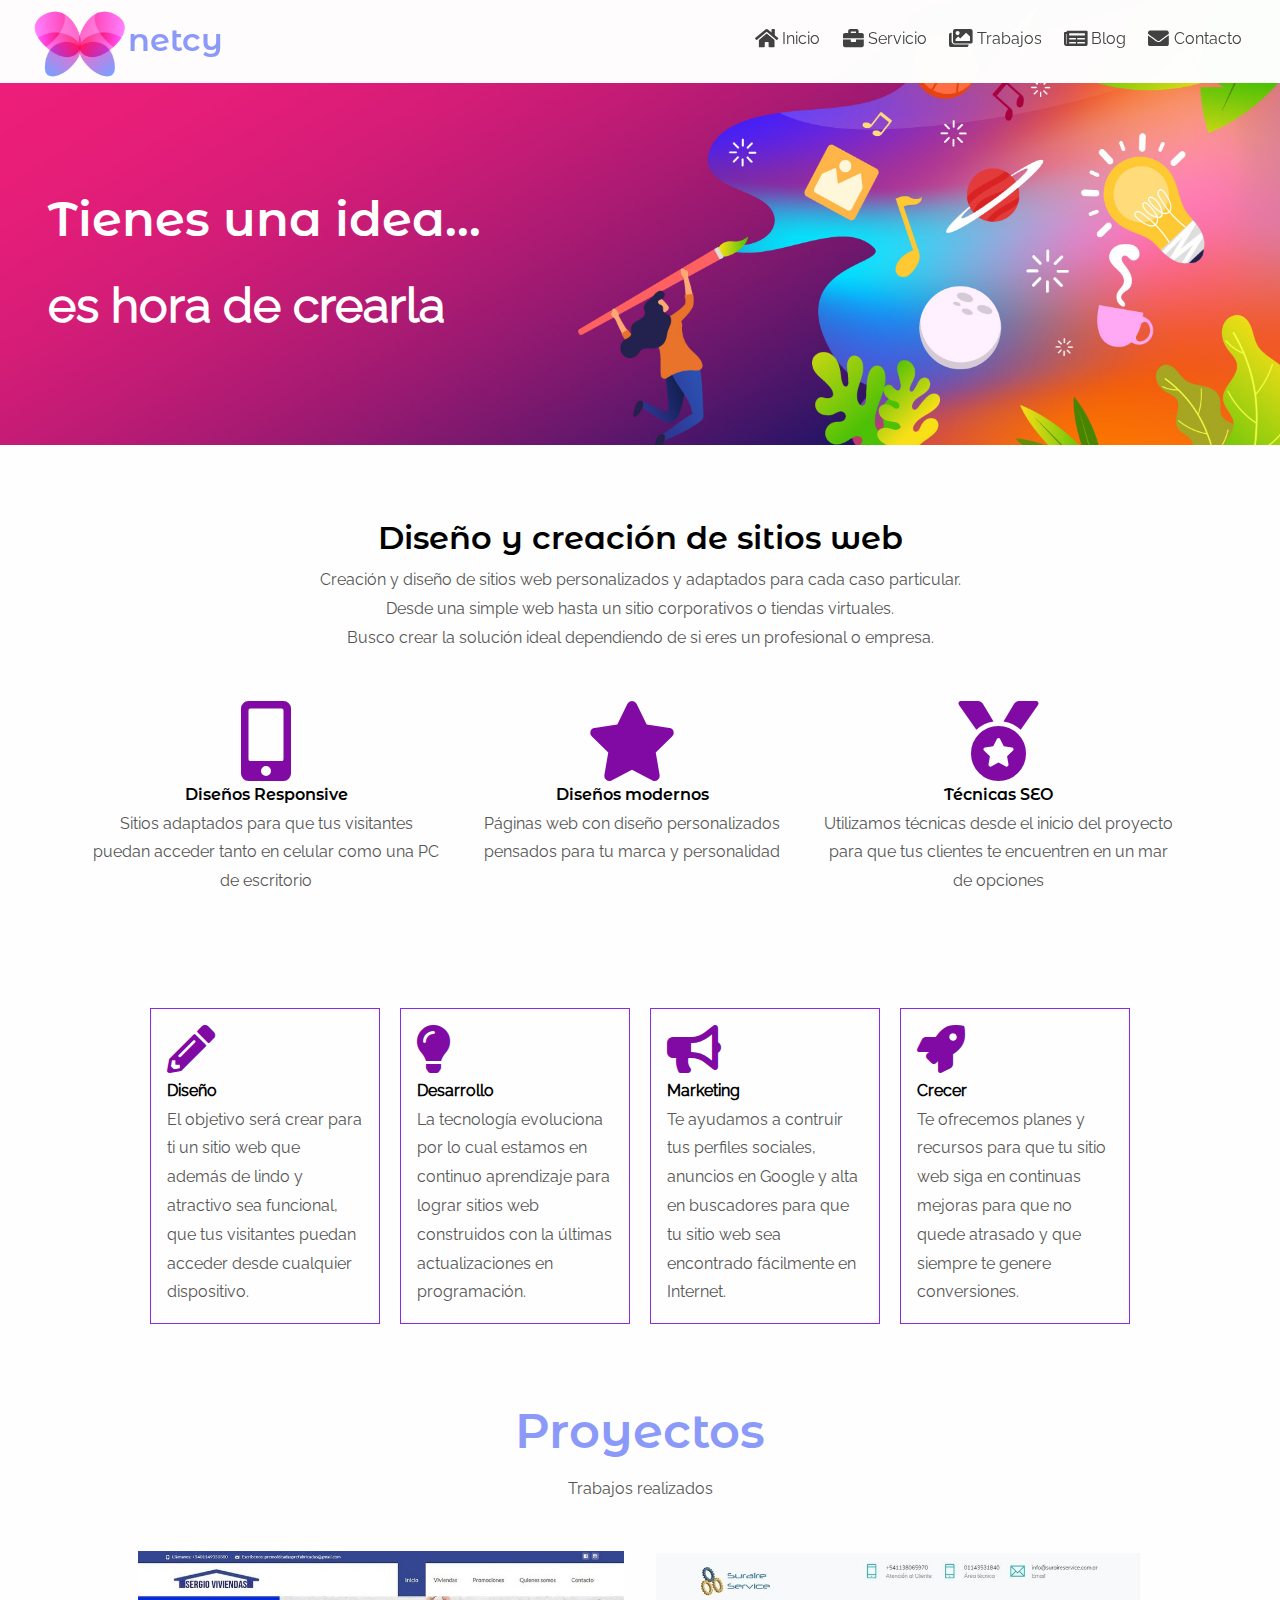
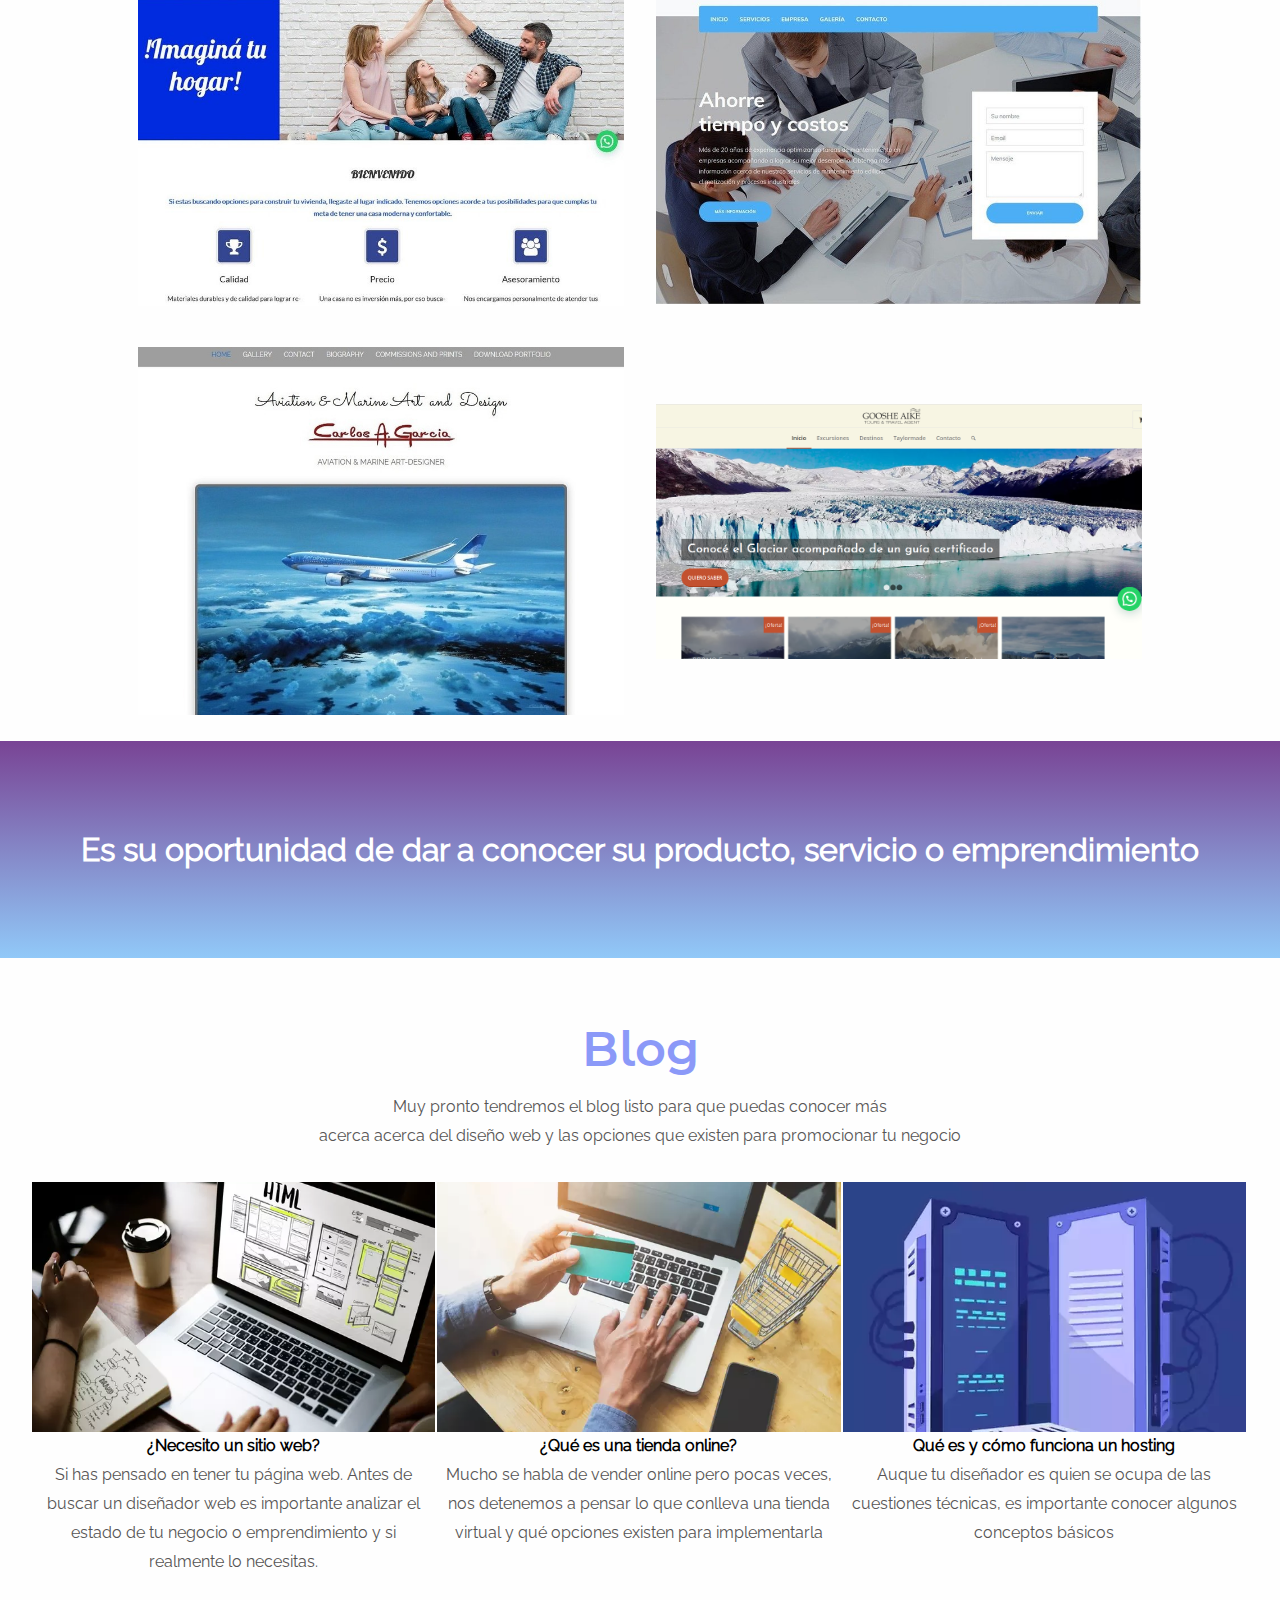
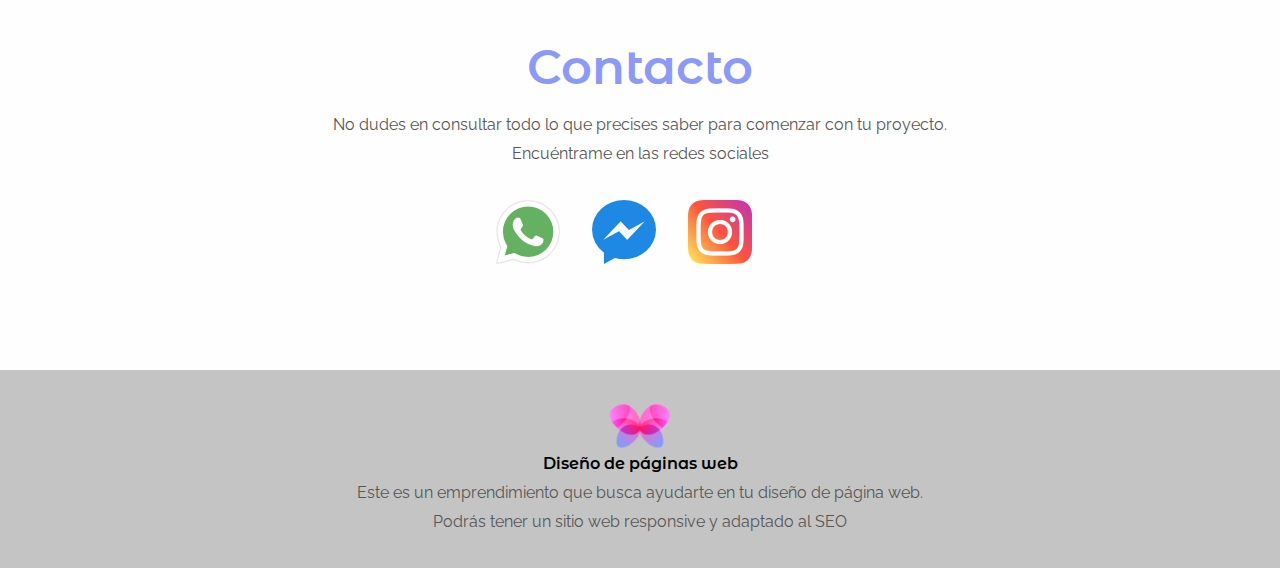
==== index.html @ 2cdd2c73 "Primer commit" ====
<!DOCTYPE html>
<html lang="es">
<head>
    <meta charset="UTF-8">
    <meta http-equiv="X-UA-Compatible" content="IE=edge">
    <meta name="viewport" content="width=device-width, initial-scale=1.0 maximum-scale=1.0, user-scalable=no">
    <title>Netcy | Diseño y progrmación web</title>
    <meta name="description" content="Crearemos el sitio web que buscás para tu emprendimiento. 
    Nos enfocamos en un diseño moderno y atractivo para crear tu página web. Planes mensuales accesibles ">
    <meta name="keywords" content="crear sitio web, hacer pagina web, como crear una pagina web, diseño de paginas web, diseño de sitios web ">
    <link rel="stylesheet" type="text/css"   href="./estilos/stylo.css">
    <link rel="stylesheet" type="text/css"   href="./estilos/fontawesome.min.css">
    <link rel="stylesheet" type="text/css"   href="./estilos/solid.min.css">
    <link rel="stylesheet" href="https://unpkg.com/aos@next/dist/aos.css" />
    <!-- Global site tag (gtag.js) - Google Analytics -->
<script async src="https://www.googletagmanager.com/gtag/js?id=G-3QVBPZLP8L"></script>
<script>
  window.dataLayer = window.dataLayer || [];
  function gtag(){dataLayer.push(arguments);}
  gtag('js', new Date());

  gtag('config', 'G-3QVBPZLP8L');
</script>
</head>
<body id="top">
<header class="head">
    <nav id="navi" class="flex-lado">
        <div id="logo" class="flex-lado">
            <img src="./img/logo-netcy.png" alt="" class="logoimg">
            <p id="title">netcy</p>
        </div>
    <ul id="menu" class="flex-lado">
        <li><a href="#top"><i class="fas fa-home"></i> <span>Inicio</span></a></li>
        <li><a href="#about"><i class="fas fa-briefcase"></i> <span>Servicio</span></a></li>
        <li><a href="#trabajos"><i class="fas fa-images"></i> <span>Trabajos</span></span></a></li>
        <li><a href="#blog"><i class="fas fa-newspaper"></i> <span>Blog</span></a></li>
        <li><a href="#contact"><i class="fas fa-envelope"></i> <span>Contacto</span></a></li>
    </ul>
    </nav>
</header>
<section id="banner" class="flex-lado">
  <h3 class="title-banner">
      Tienes una idea...<br>
      <span>es hora de crearla</span>
  </h3>
</section>

<section id="about" class="flex-vertical container">
    <h1>Diseño y creación de sitios web</h1>
    <h2></h2>
    <p>Creación y diseño de sitios web personalizados y  adaptados para cada 
        caso particular.<br> Desde una simple web hasta un sitio corporativos o tiendas virtuales.<br> 
        Busco crear la solución ideal dependiendo de si eres un profesional  o empresa. </p>
    <div id="bloques" class="flex-lado">
        <div class="items">
            <i class="fas fa-mobile-alt" data-aos="zoom-in"></i>
            <h2>Diseños Responsive</h2>
            <p>Sitios adaptados para que tus visitantes
                puedan acceder tanto en celular como 
                una PC de escritorio</p>
        </div>
        <div class="items">
            <i class="fas fa-star" data-aos="zoom-in" data-aos-delay="300"></i>
            <h2>Diseños modernos</h2>
            <p>Páginas web con diseño personalizados pensados para tu marca y personalidad </p>
        </div>
        <div class="items">
            <i class="fas fa-medal" data-aos="zoom-in" data-aos-delay="600"></i>
            <h2>Técnicas SEO</h2>
            <p>Utilizamos técnicas desde el inicio del proyecto para que tus clientes 
                te encuentren en un mar de opciones</p>
        </div>
    </div>
</section>
    <section id="services-two" class="flex-lado">
        <div class="box" class="flex-vertical">
            <i class="fas fa-pencil-alt"></i>
            <h3>Diseño</h3>
            <p>El objetivo será crear para ti un sitio web que además de lindo y 
                atractivo sea funcional, que tus visitantes puedan acceder desde 
                cualquier dispositivo. </p> 
        </div>
        <div class="box" class="flex-vertical">
            <i class="fas fa-lightbulb"></i>
            <h3>Desarrollo</h3>
            <p>La tecnología evoluciona por lo cual estamos en continuo aprendizaje para 
                lograr sitios web construidos con la últimas actualizaciones en programación. </p> 
        </div>
        <div class="box" class="flex-vertical">
            <i class="fas fa-bullhorn"></i>
            <h3>Marketing</h3>
            <p>Te ayudamos a contruir tus perfiles sociales, anuncios en Google y alta en 
                buscadores para que tu sitio web sea encontrado fácilmente en Internet. </p> 
        </div>
        <div class="box" class="flex-vertical">
            <i class="fas fa-rocket"></i>
            <h3>Crecer</h3>
            <p>Te ofrecemos planes y recursos para que tu sitio web siga en continuas mejoras 
                para que no quede atrasado y que siempre te genere conversiones. </p> 
        </div>
    

   
</section>

<section class="titulos flex-vertical" id="trabajos">
    <h4>Proyectos</h4>
    <p>Trabajos realizados</p>
</section>

<section id="portfolio" class="container flex-lado">
        <div id="image">
            <img src="./img/web viviendas.jpg" alt="" class="open-modal" data-open="modal1"> 
        </div>
        <div id="image">
            <img src="./img/suraire.jpg" alt="" class="open-modal" data-open="modal2">
        </div>
        
        <div id="image">
            <img src="./img/webaviacion.jpg" alt="" class="open-modal" data-open="modal3">
        </div>
        <div id="image">
            <img src="./img/gooshe-aike.png" alt="" class="open-modal" data-open="modal4">
        </div>
       
</section>

<!-------Modals-------->
<div class="modal" id="modal1">
    <div class="modal-dialog">
      <header class="modal-header">
        Sergio Viviendas
        <button class="close-modal" aria-label="close modal" data-close>
          ✕  
        </button>
      </header>
      <section class="modal-content">
        <p>Sitio web diseñado para una empresa de construcción de viviendas premoldeadas.
            Realizado con Wordpress y theme modificado con CSS sin framworks adicionales de diseño.</p>
        <p>Esta conformado por 5 secciones. En una de esas secciones hay diferentes galerías según el tipo de vivienda.
        También se incluyen videos, información adicional y sección de contacto
        Botón de Whatsapp para que los visitantes puedan hacer consultas rápidas</p>
        <p><a href="https://sergioviviendas.com">Link al sitio web</a></p>
        <img src="./img/web viviendas.jpg">
      </section>
      
    </div>
  </div>

  <div class="modal" id="modal2">
    <div class="modal-dialog">
      <header class="modal-header">
        Suraire Service
        <button class="close-modal" aria-label="close modal" data-close>
          ✕  
        </button>
      </header>
      <section class="modal-content">
        <p>Sitio web de una sola página realizado con plantilla Bootstrap</p>
        <p>Formulario de contacto integrado en el banner y en la última sección. Descripción de servicios
            y galería de fotos con trabajos terminados.
        </p>
        <p><a href="https://suraireservice.com.ar">Link al sitio web</a></p>
        <p>Animaciones en scroll. Botón de Whatsapp</p>
        <img src="./img/suraire.jpg">
        
      </section>
      
    </div>
  </div>

  <div class="modal" id="modal3">
    <div class="modal-dialog">
      <header class="modal-header">
        Aviation Art
        <button class="close-modal" aria-label="close modal" data-close>
          ✕  
        </button>
      </header>
      <section class="modal-content">
        <p>El diseño fue provisto por el cliente se utilizó Wordpress con Divi se realizaron modificaciones
            en el CSS.</p>
        <p>El pintor deseaba tener sus obras clasificadas por temática para lo cual se creó una galeria
            en el orden especificado
        </p>
        <p>Incluye sección de presentación y formulario de contacto</p>
        <p><a href="https://aviationart.com.ar">Link al sitio web</a></p>
        <img src="./img/webaviacion.jpg">
        
      </section>
      
    </div>
  </div>

  <div class="modal" id="modal4">
    <div class="modal-dialog">
      <header class="modal-header">
       Gooshe Aike
        <button class="close-modal" aria-label="close modal" data-close>
          ✕  
        </button>
      </header>
      <section class="modal-content">
        <p>Tienda online en Wordpress creado para una empresa de tours y viajes.</p>
        <p>Se utiliza plugin Woocommerce con Paypal integrado y anteriormente integraba también Mercado
          pago
        </p>
        <p>Incluye sección de presentación y formulario de contacto</p>
        <p><a href="https://patagoniaglacierstours.com">Link al sitio web</a></p>
        <img src="./img/gooshe-aike.png">
       
      </section>
      
    </div>
  </div>

<section id="call-action" class="flex-vertical">
    <div>
    <h3>Es su oportunidad de dar a conocer su producto, servicio o emprendimiento</h3>
   
  </div>
</section>

<section class="titulos flex-vertical">
    <h4>Blog</h4>
    <p>Muy pronto tendremos el blog listo para que puedas conocer más <br>acerca acerca del 
      diseño web y las opciones que existen para promocionar tu negocio
    </p>
</section>

<section id="blog" class="container flex-lado">

     <div id="post" class="flex-vertical post">
         <img src="./img/blog/mi-pagina-web.webp">
         <h3>¿Necesito un sitio web?</h3>
         <p>Si has pensado en tener tu página web. Antes de buscar un diseñador web
           es importante analizar el estado de tu negocio o emprendimiento y si realmente lo necesitas.
         </p>
     </div>
     <div id="post" class="flex-vertical post">
        <img src="./img/blog/tienda-virtual.webp">
        <h3>¿Qué es una tienda online?</h3>
        <p>Mucho se habla de vender online pero pocas veces, nos detenemos a pensar lo que conlleva una 
          tienda virtual y qué opciones existen para implementarla</p>
    </div>
    <div id="post" class="flex-vertical post">
        <img src="./img/blog/hosting-que-es.webp">
        <h3>Qué es y cómo funciona un hosting</h3>
        <p>Auque tu diseñador es quien se ocupa de las cuestiones técnicas, es importante 
          conocer algunos conceptos básicos
        </p>
    </div>

</section>

<!--<section id="contact">
  <section class="titulos flex-vertical">
    <h4>Contacto</h4>
    <p>No dudes en consultar todo lo que precises saber para comenzar con tu proyecto.</p>
   <form action="#" class="container flex-vertical">
     <label for="nombre">Nombre</label>
     <input type="text" placeholder="Tu nombre" id="nombre" autocomplete="name">
     <label for="email">Email</label>
     <input type="email" placeholder="Tu email" id="email" autocomplete="email" required>
     <label for="mensaje">Mensaje</label>
     <input type="textarea" placeholder="Escribe tus dudas, preguntas" id="mensaje">
     <button class="submit" id="enviar">Enviar</button>   
    </form>
</section>

</section>-->

<section id="contact">
  <section class="titulos flex-vertical">
    <h4>Contacto</h4>
    <p>No dudes en consultar todo lo que precises saber para comenzar con tu proyecto.<br>
    Encuéntrame en las redes sociales</p>
    <section class="container flex-lado">
      <div class="socialbox">
        <a href="https://wa.me/+542323342031?" target="_blank"><img src="./img/whatsapp.png"></a>
      </div>
      <div class="socialbox">
        <a href=""><img src="./img/mensajero.png"></a>
      </div>
      <div class="socialbox">
        <a href=""><img src="./img/instagram.png"></a>
      </div>
    </section>

  </section>
  </section>
<footer class="flex-vertical">
    <img src="./img/logo-netcy.png" alt="">
    <h2>Diseño de páginas web</h2>
    <p>Este es un emprendimiento que busca ayudarte en tu diseño de página web.
      <br> Podrás tener un sitio web responsive y adaptado al SEO
    </p>
    
</footer>


<script src="https://unpkg.com/aos@next/dist/aos.js"></script>
 <script>
 AOS.init();
 </script>


<script src="./js/myscript.js"></script>
  
</body>
</html>
---- estilos/stylo.css ----
/*****************************************************
***********ESTILOS GENERALES**************************
******************************************************/

/***
Color principal: #ff58cc
Color secundario: #8b99f8
********/
*{
    margin: 0;
    max-width: 100%;
    font-size: 1em;
    line-height: 1.8;
    font-family: 'Raleway Regular';
}
body{
    background-color: rgb(254, 254, 254);
}
@font-face{
    font-family: 'Monserrat';
    src: url(./fuentes/MontserratAlternates-SemiBold.ttf);
}
@font-face{
    font-family: 'Raleway Regular';
    src: url(./fuentes/Raleway-Regular.ttf);
}
@font-face{
    font-family: 'Raleway light';
    src: url(./fuentes/Raleway-Light.ttf);
}


h1{
    font-family: 'Monserrat';
}

h2{
    font-family: 'Monserrat';
}

p{
    font-family: 'Raleway Regular';
    color: rgb(87, 85, 85);
}
img{
    max-width: 100%;
}

.flex-lado{
    display: flex;
    flex-direction: row;
    justify-content: center;
    align-items: center;
}
.flex-vertical{
    display: flex;
    flex-direction: column;
    justify-content: center;
    text-align: center;
}
.container{
    margin-left: 2em;
    margin-right: 2em;
    margin-top: 2em;
    flex-wrap: wrap;
    text-align: center;
}
.titulos h4{
    font-family: 'Monserrat';
    font-size: 3em;
    color:#8b99f8;
    margin-top: 1em;
}

header{
    height: 5.2em;
    z-index: 99;
    background-color: rgba(254, 254, 254, 0.993);
}
.head{
    position: fixed;
    width: 100%;
    transition: linear 1s;
}
/******Scroll****/

.headscroll{
    height: 4em;
    box-shadow: rgba(97, 97, 97, 0.397) 1px 2px 2px 2px;
    z-index: 99;
    background-color: rgba(254, 254, 254, 0.863);
}


/****************************************************************/
nav#navi {
     justify-content: space-between;
    
}
nav#navi ul#menu{
    list-style: none;
    padding-right: 1em;
}
nav#navi ul#menu li a{
    text-decoration: none;
    padding-right: 1.4em;
    color: rgb(65, 65, 65);
    align-items: center;
    display: flex;
}
nav#navi ul#menu li a i{
    font-size: 1.3em;
    padding-right: 0.2em;
}

@media (max-width: 600px) {
    nav#navi ul#menu li a span {
      display: none;
    }
  }
  
nav#navi #logo img{
    max-width: 6em;
    height: auto;
    padding-top: 0.5em;
    padding-left: 2em;
    transition: linear 2s;
}


div#logo p#title{
    font-family: 'Monserrat';
    font-size: 2em;
    color: #8b99f8;
}
section#banner {
    background-image: url(../img/banner2.jpg);
    padding-top: 8em;
    padding-bottom: 3em;
    background-position: center;
    background-size: cover;
    text-align: left;
    justify-content: left;
}
h3.title-banner {
    font-family: 'Monserrat';
    font-size: 3em;
    color: white;
    padding: 1em;
    
}
section#about {
    padding-top: 2em;
    padding-bottom: 2em;
}
section#about h1{
    font-size: 2em;
}
div#bloques{
    margin-top: 2em;
    flex-wrap: wrap;
    align-items: flex-start;
}
div#bloques .items{
    padding-top: 1em;
    padding-right: 1em;
    max-width: 350px;
    flex-shrink: 1;
    flex-grow: 0;
   
}
div#bloques .items p{
     text-align: center;
}
div#bloques .items i{
    font-size: 5em;
    color: #800aa3 ;
}
div#bloques .items i:hover{
    color: #8b99f8;
    
}
#services-two{
    margin-top: 5em;
    align-items: flex-start;
    flex-wrap: wrap;
    
   
}
#services-two .box{
    border: blueviolet solid 1px;
    text-align: left;
    padding: 1em;
    margin-right: 10px;
    margin-left: 10px;
    max-width: 230px;
    box-sizing: border-box;
    margin-bottom: 1em;
    flex-shrink: 0.5;
    flex-grow: 1;
}
#services-two .box i{
    font-size: 3em;
    color: #800aa3;
    
}
#services-two .box i:hover{
    animation-name: rotar;
    animation-duration: 2s;
    
}
section#portfolio{
    flex-wrap: wrap;
}
section#portfolio div#image{
    width: 40%;
    margin: 1em;
}
section#portfolio div#image img{
    height: auto;
    object-fit: cover;
}
section#call-action{
     background-image: url(../img/banner.jpg);
     background-size: cover;
     background-attachment: fixed;
     background-position: center;
     
}
section#call-action div{
    background-image: linear-gradient(#4c0571bf, #8bc6f8f2);
    padding: 5em;
    
}
section#call-action h3{
    font-size: 2em;
    color: white;
    
}
section#call-action p {
    color: white;
}
#contact {
    margin-bottom: 6em;
}
#contact form{
    text-align: left;
    margin-right: 20%;
    margin-left: 20%;
    padding-bottom: 2em;
}
#contact form input{
    border: solid gray 1px;
    border-radius: 10px;
    margin-bottom: 1em;
}
#contact form button{
    font-size: 2em;
    width: 40%;
    align-self: center;
    background-color:#6c0575;
    color: white;
    border: none;
}
#blog .post {
    width: 25%;
    text-align: center;
    box-sizing: border-box;
    padding-right: 2px;
    align-self: flex-start;
    flex-shrink: 0.5;
    flex-grow: 1;
}
#blog .post img{
    width: 100%;
    height: 250px;
    object-fit: cover;
    overflow: hidden;
    transition: 0.5s all ease-in-out;
}
#blog .post img:hover{
    transform: scale(0.8)
}
.socialbox img{
    max-width: 64px;
    margin-right: 2em;
    transition: all ease-in-out;
}
.socialbox img:hover{
    animation-name: uping;
    animation-duration: 2s;
}
footer{
    text-align: center;
    padding: 2em;
    background-color: rgb(196, 196, 196);
}
footer img{
    align-self: center;
    max-width: 4em;
}
/*******Modal*********/


.modal {
    position: fixed;
    top: 0;
    left: 0;
    right: 0;
    bottom: 0;
    display: flex;
    align-items: center;
    justify-content: center;
    padding: 1rem;
    background: rgba(0, 0, 0, 0.8);
    cursor: pointer;
    visibility: hidden;
    opacity: 0;
    transition: all 0.35s ease-in;
  }
  
  .modal.is-visible {
    visibility: visible;
    opacity: 1;
    transition-delay: 0.2s;
  }
  
  .modal-dialog {
    position: relative;
    max-width: 800px;
    max-height: 80vh;
    border-radius: 5px;
    background: #fff;
    overflow: auto;
    cursor: default;
   
  }
  
  .modal-dialog > * {
    padding: 1rem;
  }
  
  .modal-header,
  .modal-footer {
    background: #efefef;
  }
  
  .modal-header {
    display: flex;
    align-items: center;
    justify-content: space-between;
  }
  
  .modal-header .close-modal {
    font-size: 1.5rem;
  }
  
  .modal p + p {
    margin-top: 1rem;
  }
  
/******Animaciones*******/
@keyframes rotar {
    0%, 100% {
    transform: rotate(360deg);
    }
    75% {
    transform: rotate(-360deg);
    }
    
    }

@keyframes uping{
    0%{
        transform: translateY(0px);
    }
    50%{
        transform: translateY(-15px);
    }
    50%{
        transform: translateY(-30px);
    }
}
---- estilos/solid.min.css ----
/*!
 * Font Awesome Free 5.15.2 by @fontawesome - https://fontawesome.com
 * License - https://fontawesome.com/license/free (Icons: CC BY 4.0, Fonts: SIL OFL 1.1, Code: MIT License)
 */
@font-face{font-family:"Font Awesome 5 Free";font-style:normal;font-weight:900;font-display:block;src:url(../webfonts/fa-solid-900.eot);src:url(../webfonts/fa-solid-900.eot?#iefix) format("embedded-opentype"),url(../webfonts/fa-solid-900.woff2) format("woff2"),url(../webfonts/fa-solid-900.woff) format("woff"),url(../webfonts/fa-solid-900.ttf) format("truetype"),url(../webfonts/fa-solid-900.svg#fontawesome) format("svg")}.fa,.fas{font-family:"Font Awesome 5 Free";font-weight:900}
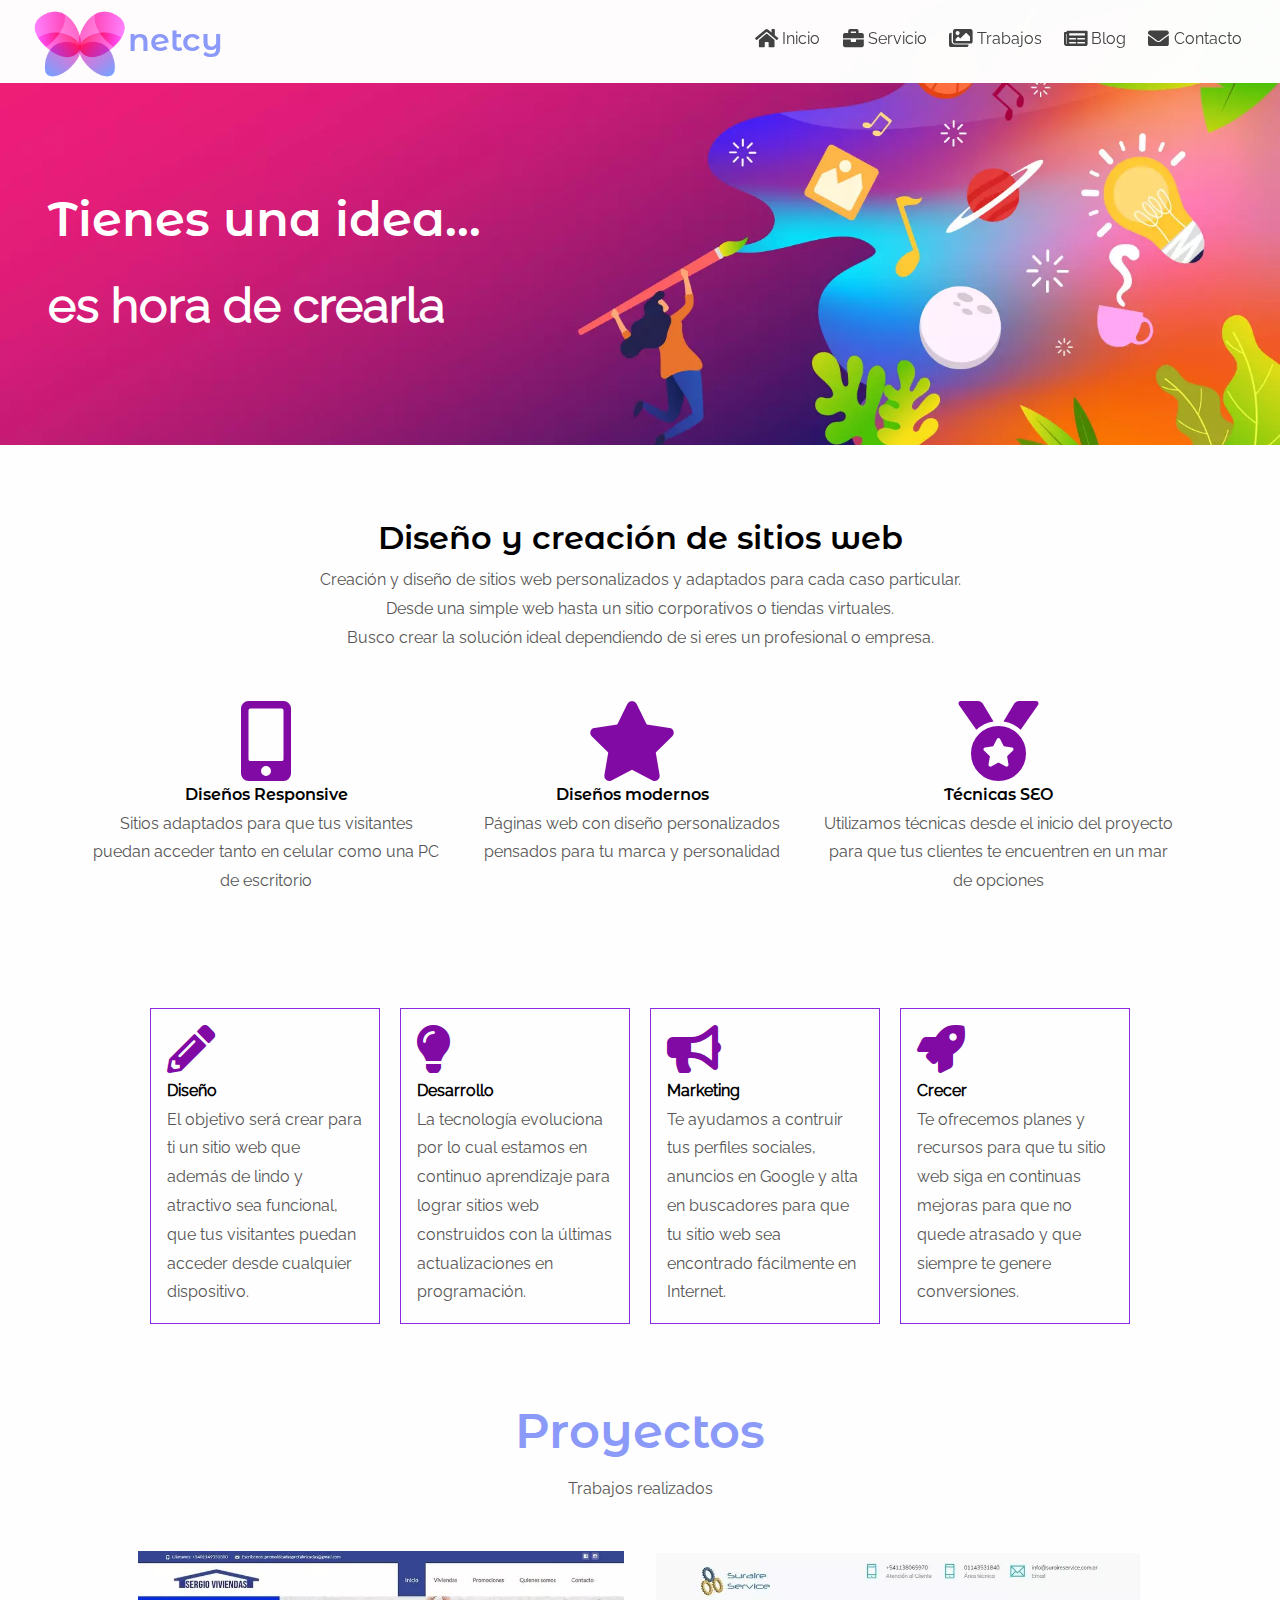
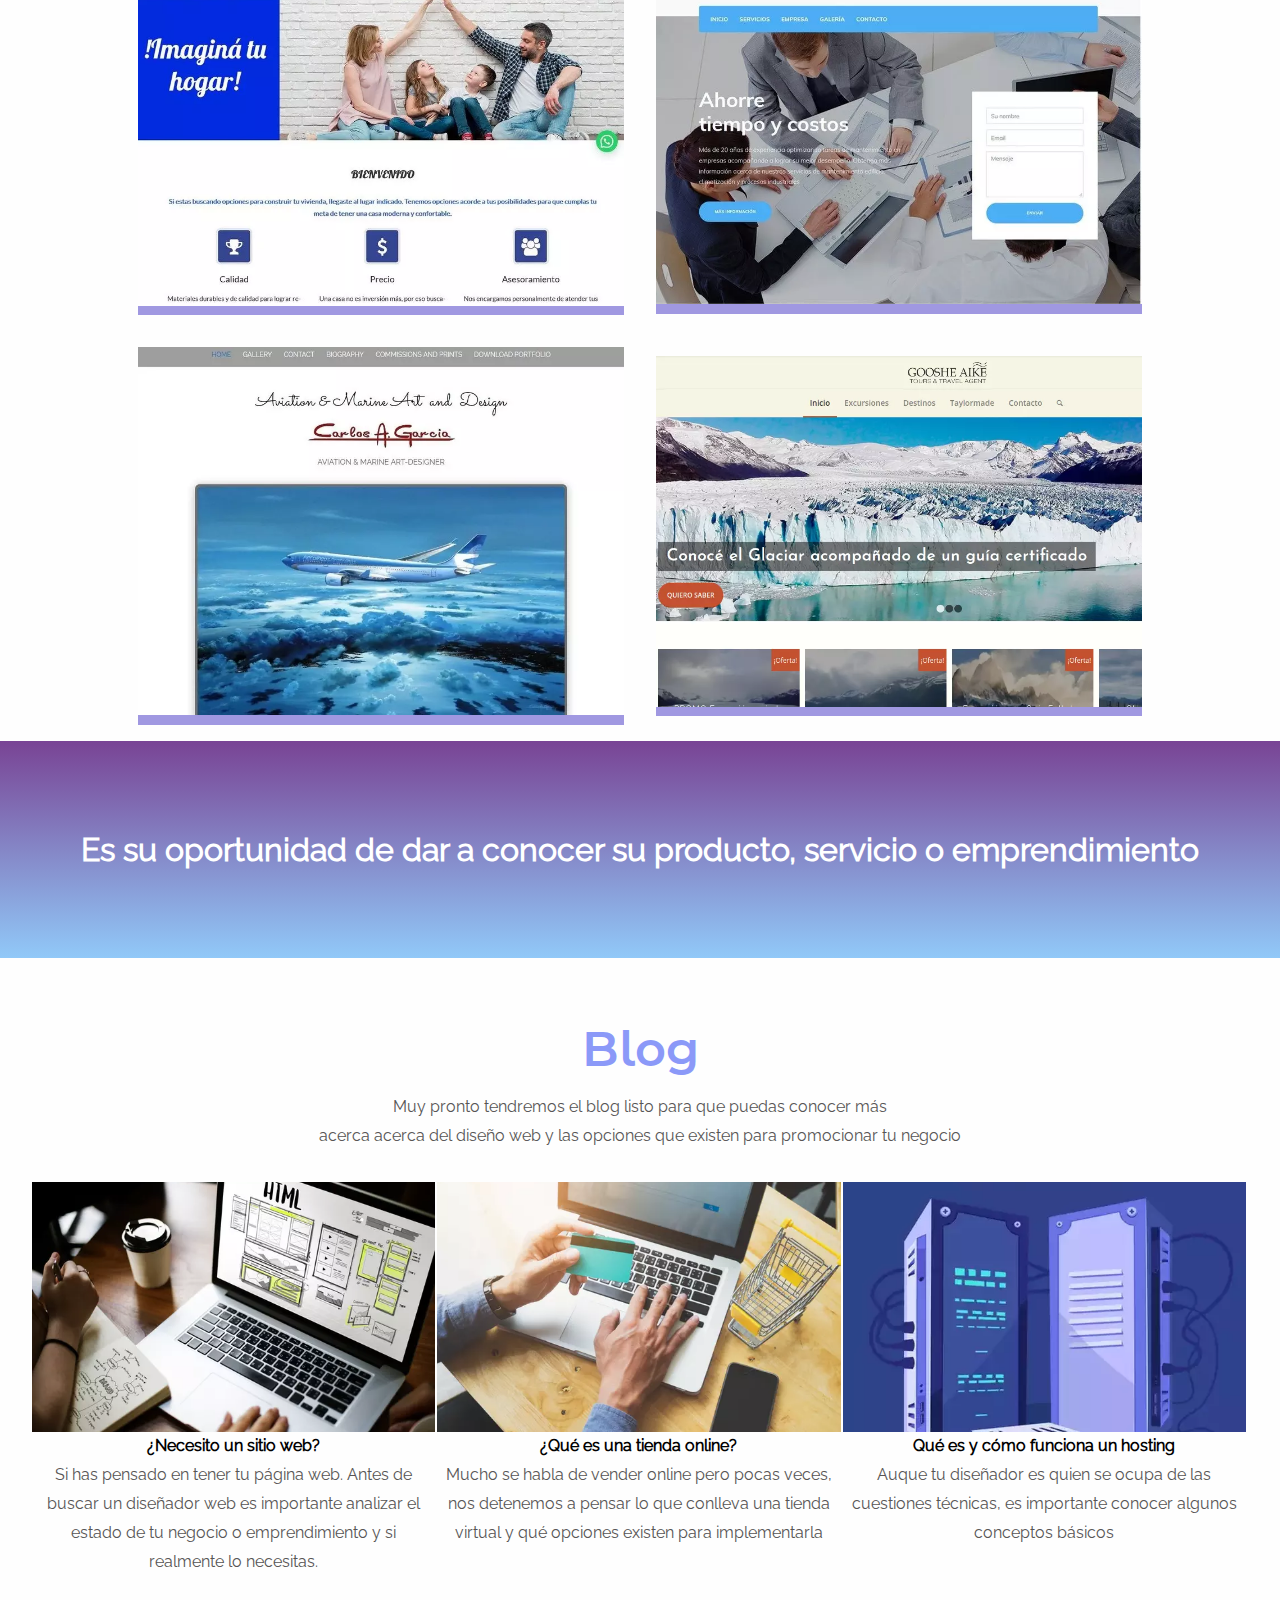
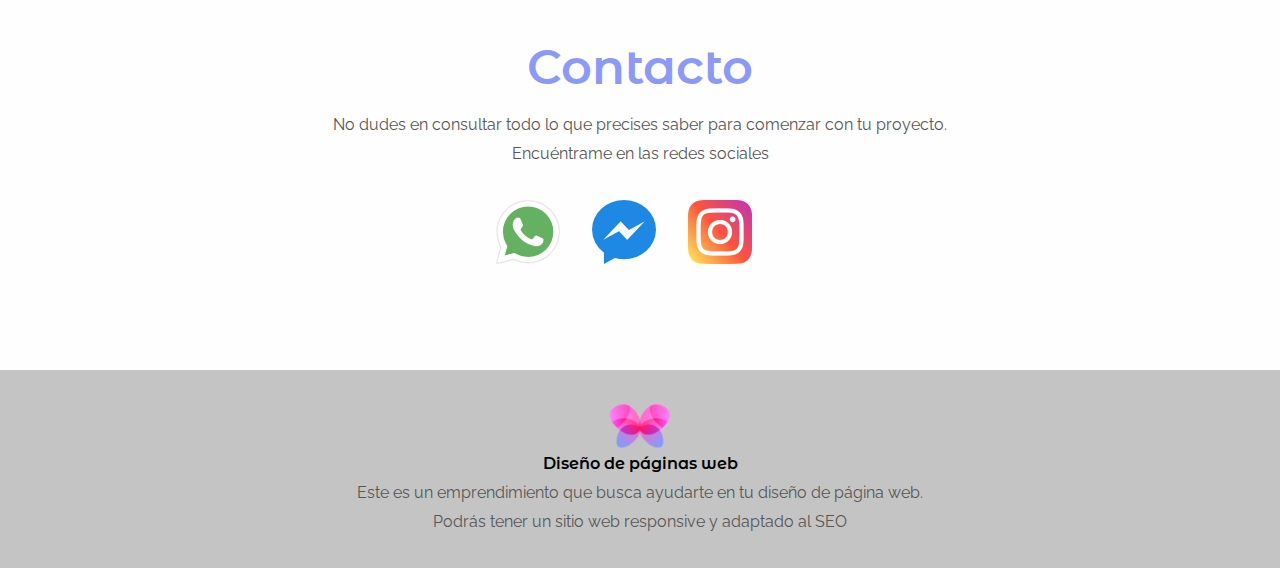
==== commit 9fab64db: "Cambios en formato de imagenes, script de messenger" ====
--- a/index.html
+++ b/index.html
@@ -33,7 +33,7 @@
         <li><a href="#top"><i class="fas fa-home"></i> <span>Inicio</span></a></li>
         <li><a href="#about"><i class="fas fa-briefcase"></i> <span>Servicio</span></a></li>
         <li><a href="#trabajos"><i class="fas fa-images"></i> <span>Trabajos</span></span></a></li>
-        <li><a href="#blog"><i class="fas fa-newspaper"></i> <span>Blog</span></a></li>
+        <li><a href="#blogs"><i class="fas fa-newspaper"></i> <span>Blog</span></a></li>
         <li><a href="#contact"><i class="fas fa-envelope"></i> <span>Contacto</span></a></li>
     </ul>
     </nav>
@@ -110,17 +110,17 @@
 
 <section id="portfolio" class="container flex-lado">
         <div id="image">
-            <img src="./img/web viviendas.jpg" alt="" class="open-modal" data-open="modal1"> 
+            <img src="./img/web viviendas.webp" alt="" class="open-modal" data-open="modal1"> 
         </div>
         <div id="image">
-            <img src="./img/suraire.jpg" alt="" class="open-modal" data-open="modal2">
+            <img src="./img/suraire.webp" alt="" class="open-modal" data-open="modal2">
         </div>
         
         <div id="image">
-            <img src="./img/webaviacion.jpg" alt="" class="open-modal" data-open="modal3">
+            <img src="./img/webaviacion.webp" alt="" class="open-modal" data-open="modal3">
         </div>
         <div id="image">
-            <img src="./img/gooshe-aike.png" alt="" class="open-modal" data-open="modal4">
+            <img src="./img/gooshe-aike.webp" alt="" class="open-modal" data-open="modal4">
         </div>
        
 </section>
@@ -141,7 +141,7 @@
         También se incluyen videos, información adicional y sección de contacto
         Botón de Whatsapp para que los visitantes puedan hacer consultas rápidas</p>
         <p><a href="https://sergioviviendas.com">Link al sitio web</a></p>
-        <img src="./img/web viviendas.jpg">
+        <img src="./img/web viviendas.webp">
       </section>
       
     </div>
@@ -162,7 +162,7 @@
         </p>
         <p><a href="https://suraireservice.com.ar">Link al sitio web</a></p>
         <p>Animaciones en scroll. Botón de Whatsapp</p>
-        <img src="./img/suraire.jpg">
+        <img src="./img/suraire.webp">
         
       </section>
       
@@ -185,7 +185,7 @@
         </p>
         <p>Incluye sección de presentación y formulario de contacto</p>
         <p><a href="https://aviationart.com.ar">Link al sitio web</a></p>
-        <img src="./img/webaviacion.jpg">
+        <img src="./img/webaviacion.webp">
         
       </section>
       
@@ -207,7 +207,7 @@
         </p>
         <p>Incluye sección de presentación y formulario de contacto</p>
         <p><a href="https://patagoniaglacierstours.com">Link al sitio web</a></p>
-        <img src="./img/gooshe-aike.png">
+        <img src="./img/gooshe-aike.webp">
        
       </section>
       
@@ -221,7 +221,7 @@
   </div>
 </section>
 
-<section class="titulos flex-vertical">
+<section class="titulos flex-vertical" id="blogs">
     <h4>Blog</h4>
     <p>Muy pronto tendremos el blog listo para que puedas conocer más <br>acerca acerca del 
       diseño web y las opciones que existen para promocionar tu negocio
@@ -298,6 +298,31 @@
     
 </footer>
 
+<!-- Messenger plugin del chat Code -->
+<div id="fb-root"></div>
+<script>
+  window.fbAsyncInit = function() {
+    FB.init({
+      xfbml            : true,
+      version          : 'v10.0'
+    });
+  };
+
+  (function(d, s, id) {
+    var js, fjs = d.getElementsByTagName(s)[0];
+    if (d.getElementById(id)) return;
+    js = d.createElement(s); js.id = id;
+    js.src = 'https://connect.facebook.net/es_LA/sdk/xfbml.customerchat.js';
+    fjs.parentNode.insertBefore(js, fjs);
+  }(document, 'script', 'facebook-jssdk'));
+</script>
+
+<!-- Your plugin del chat code -->
+<div class="fb-customerchat"
+  attribution="page_inbox"
+  page_id="112531363485696">
+</div>
+
 
 <script src="https://unpkg.com/aos@next/dist/aos.js"></script>
  <script>
--- a/estilos/stylo.css
+++ b/estilos/stylo.css
@@ -12,6 +12,7 @@
     font-size: 1em;
     line-height: 1.8;
     font-family: 'Raleway Regular';
+    scroll-behavior: smooth;
 }
 body{
     background-color: rgb(254, 254, 254);
@@ -134,7 +135,7 @@
     color: #8b99f8;
 }
 section#banner {
-    background-image: url(../img/banner2.jpg);
+    background-image: url(../img/banner2.webp);
     padding-top: 8em;
     padding-bottom: 3em;
     background-position: center;
@@ -215,13 +216,19 @@
 section#portfolio div#image{
     width: 40%;
     margin: 1em;
+    background-color: #4c3ec788;
 }
 section#portfolio div#image img{
     height: auto;
     object-fit: cover;
-}
+    transition: 0.5s all ease-in-out;
+}
+section#portfolio div#image img:hover{
+    transform: scale(0.8);
+}
+
 section#call-action{
-     background-image: url(../img/banner.jpg);
+     background-image: url(../img/banner.webp);
      background-size: cover;
      background-attachment: fixed;
      background-position: center;
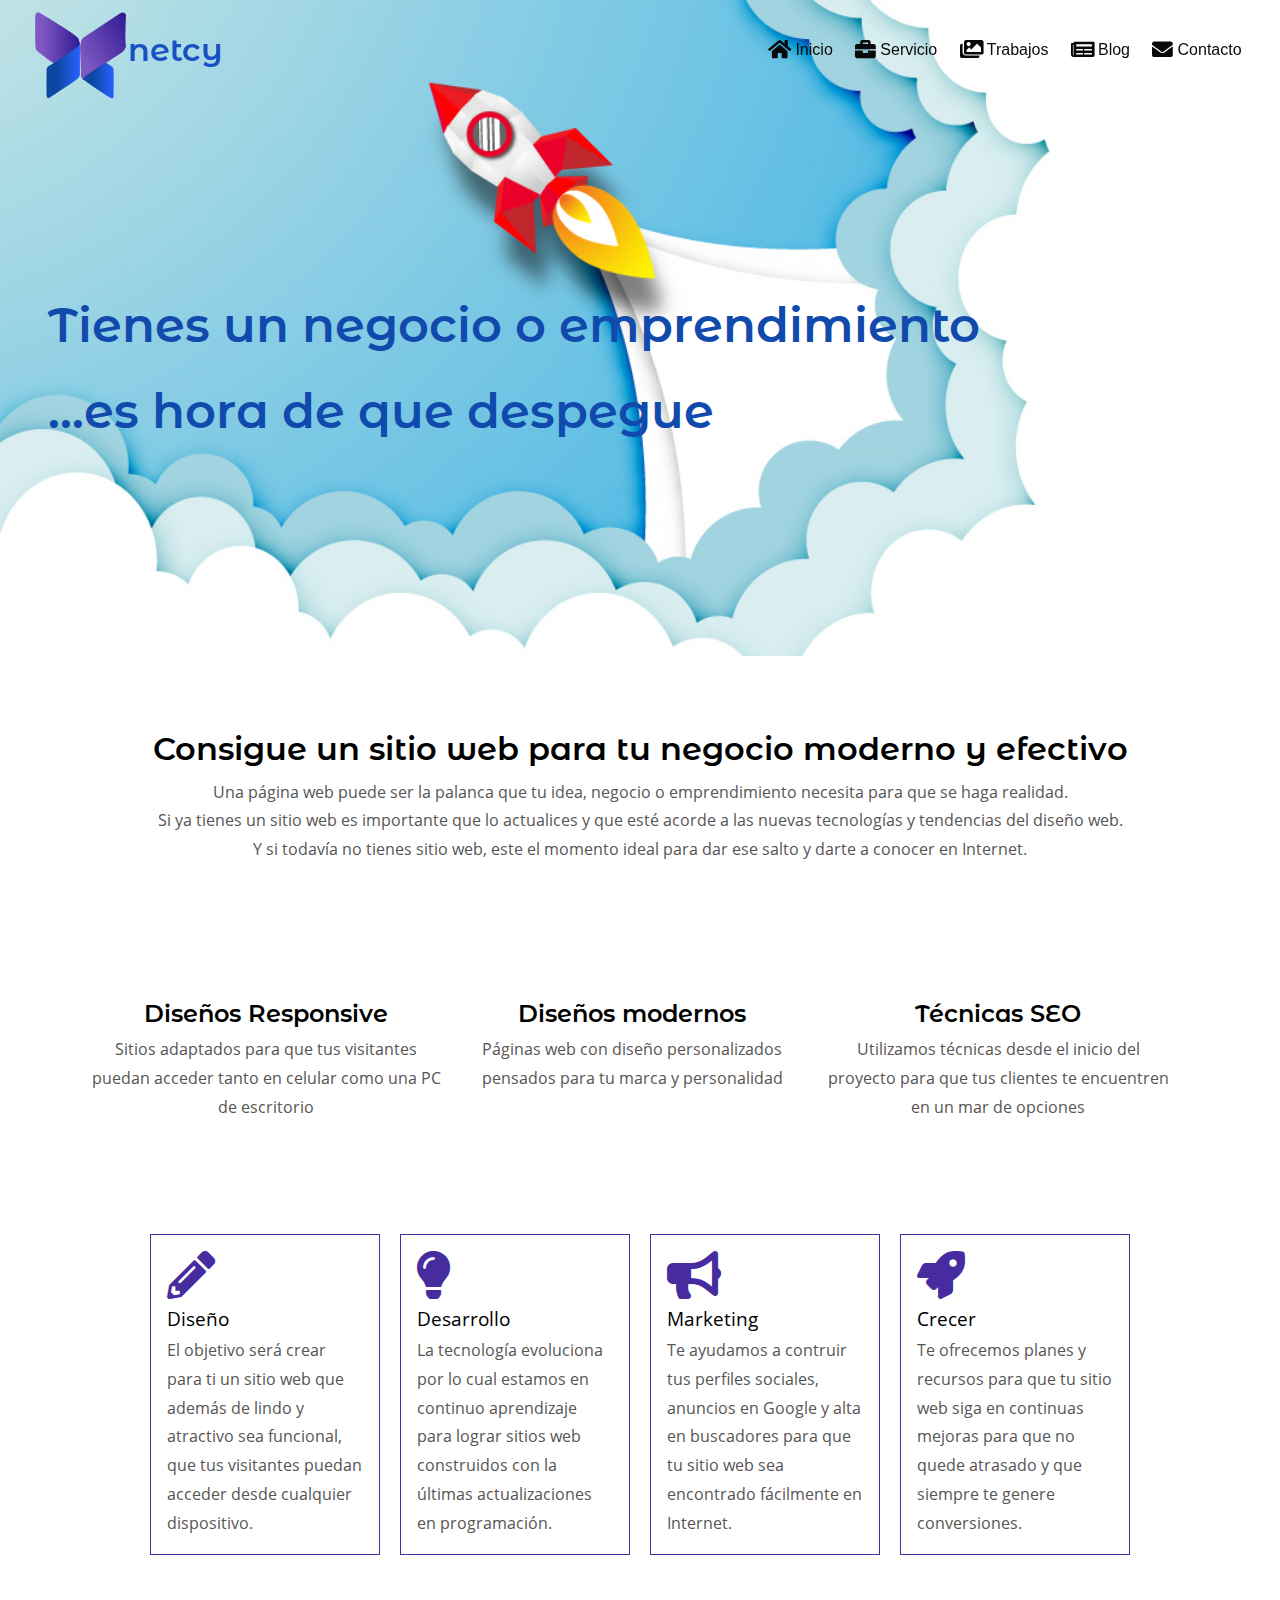
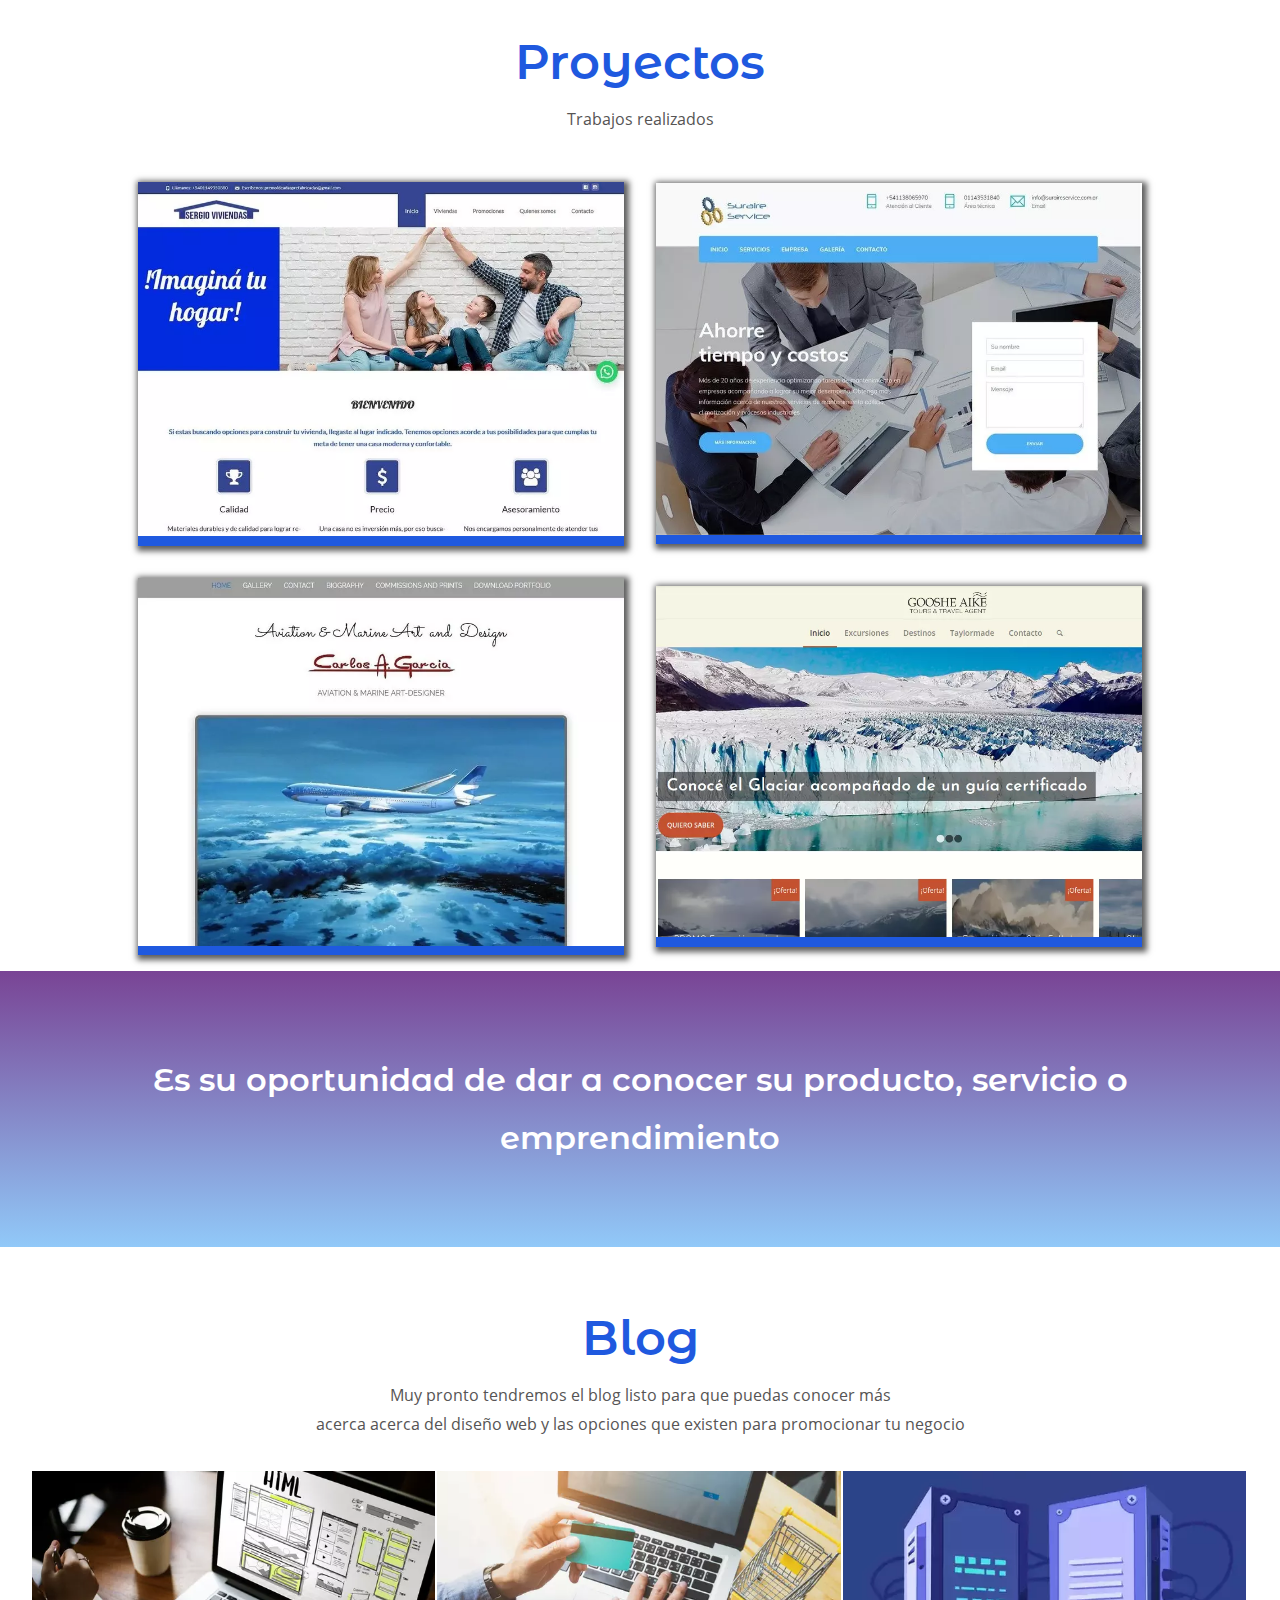
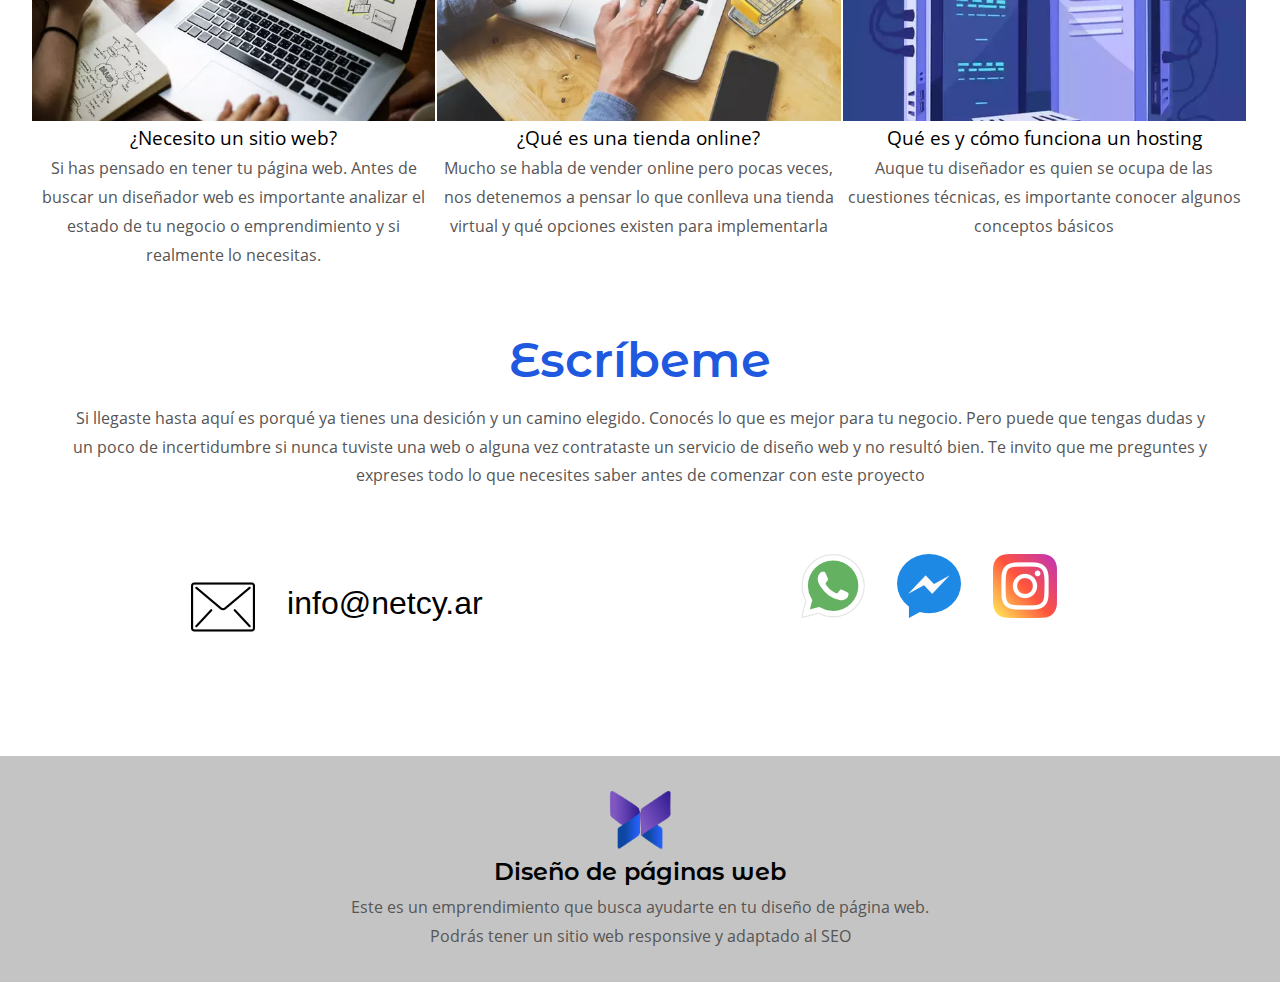
==== commit ea675a41: "Quite formulario.Muchos cambios" ====
--- a/index.html
+++ b/index.html
@@ -4,7 +4,7 @@
     <meta charset="UTF-8">
     <meta http-equiv="X-UA-Compatible" content="IE=edge">
     <meta name="viewport" content="width=device-width, initial-scale=1.0 maximum-scale=1.0, user-scalable=no">
-    <title>Netcy | Diseño y progrmación web</title>
+    <title>Netcy | Diseño y programación web</title>
     <meta name="description" content="Crearemos el sitio web que buscás para tu emprendimiento. 
     Nos enfocamos en un diseño moderno y atractivo para crear tu página web. Planes mensuales accesibles ">
     <meta name="keywords" content="crear sitio web, hacer pagina web, como crear una pagina web, diseño de paginas web, diseño de sitios web ">
@@ -12,6 +12,7 @@
     <link rel="stylesheet" type="text/css"   href="./estilos/fontawesome.min.css">
     <link rel="stylesheet" type="text/css"   href="./estilos/solid.min.css">
     <link rel="stylesheet" href="https://unpkg.com/aos@next/dist/aos.css" />
+    <link rel="icon" href="/img/favicon.png" type="image/png">
     <!-- Global site tag (gtag.js) - Google Analytics -->
 <script async src="https://www.googletagmanager.com/gtag/js?id=G-3QVBPZLP8L"></script>
 <script>
@@ -26,7 +27,7 @@
 <header class="head">
     <nav id="navi" class="flex-lado">
         <div id="logo" class="flex-lado">
-            <img src="./img/logo-netcy.png" alt="" class="logoimg">
+            <img src="./img/logo-web.png" alt="" class="logoimg">
             <p id="title">netcy</p>
         </div>
     <ul id="menu" class="flex-lado">
@@ -38,19 +39,21 @@
     </ul>
     </nav>
 </header>
-<section id="banner" class="flex-lado">
+<main>
+<section  class="banner flex-lado">
   <h3 class="title-banner">
-      Tienes una idea...<br>
-      <span>es hora de crearla</span>
+      Tienes un negocio o emprendimiento<br>
+      <span>...es hora de que despegue</span>
   </h3>
 </section>
 
 <section id="about" class="flex-vertical container">
-    <h1>Diseño y creación de sitios web</h1>
-    <h2></h2>
-    <p>Creación y diseño de sitios web personalizados y  adaptados para cada 
-        caso particular.<br> Desde una simple web hasta un sitio corporativos o tiendas virtuales.<br> 
-        Busco crear la solución ideal dependiendo de si eres un profesional  o empresa. </p>
+    <h1>Consigue un sitio web para tu negocio moderno y efectivo</h1>
+   
+    <p>Una página web puede ser la palanca que tu idea, negocio o emprendimiento necesita para que se 
+      haga realidad.<br> Si ya tienes un sitio web es importante que lo actualices y que esté acorde a las
+      nuevas tecnologías y tendencias del diseño web.<br> 
+       Y si todavía no tienes sitio web, este el momento ideal para dar ese salto y darte a conocer en Internet.</p>
     <div id="bloques" class="flex-lado">
         <div class="items">
             <i class="fas fa-mobile-alt" data-aos="zoom-in"></i>
@@ -99,7 +102,6 @@
                 para que no quede atrasado y que siempre te genere conversiones. </p> 
         </div>
     
-
    
 </section>
 
@@ -108,7 +110,7 @@
     <p>Trabajos realizados</p>
 </section>
 
-<section id="portfolio" class="container flex-lado">
+<section  class="container portfolio flex-lado">
         <div id="image">
             <img src="./img/web viviendas.webp" alt="" class="open-modal" data-open="modal1"> 
         </div>
@@ -252,45 +254,41 @@
     </div>
 
 </section>
-
-<!--<section id="contact">
+<section class="contact" id="contact">
   <section class="titulos flex-vertical">
-    <h4>Contacto</h4>
-    <p>No dudes en consultar todo lo que precises saber para comenzar con tu proyecto.</p>
-   <form action="#" class="container flex-vertical">
-     <label for="nombre">Nombre</label>
-     <input type="text" placeholder="Tu nombre" id="nombre" autocomplete="name">
-     <label for="email">Email</label>
-     <input type="email" placeholder="Tu email" id="email" autocomplete="email" required>
-     <label for="mensaje">Mensaje</label>
-     <input type="textarea" placeholder="Escribe tus dudas, preguntas" id="mensaje">
-     <button class="submit" id="enviar">Enviar</button>   
-    </form>
-</section>
-
-</section>-->
-
-<section id="contact">
-  <section class="titulos flex-vertical">
-    <h4>Contacto</h4>
-    <p>No dudes en consultar todo lo que precises saber para comenzar con tu proyecto.<br>
-    Encuéntrame en las redes sociales</p>
-    <section class="container flex-lado">
+    <h4>Escríbeme</h4>
+    <p>Si llegaste hasta aquí es porqué ya tienes una desición y un camino elegido. 
+      Conocés lo que 
+      es mejor para tu negocio. Pero puede que tengas dudas y un poco de incertidumbre si nunca tuviste una web o 
+      alguna vez contrataste un servicio de diseño web y no resultó bien. Te invito que me preguntes y expreses todo
+      lo que necesites saber antes de comenzar con este proyecto
+    </p>
+   
+   
+</section>
+
+
+    <section class="container flex-lado contacto">
+      <div class="email flex-lado">
+       <a href="mailto:info@netcy.ar"><img src="./img/correo.png" alt="">
+       <span> info@netcy.ar</span></a>
+      </div>
+      <div class="enlaces flex-lado">
       <div class="socialbox">
         <a href="https://wa.me/+542323342031?" target="_blank"><img src="./img/whatsapp.png"></a>
       </div>
       <div class="socialbox">
-        <a href=""><img src="./img/mensajero.png"></a>
+        <a href="https://www.facebook.com/netcyweb/"><img src="./img/mensajero.png"></a>
       </div>
       <div class="socialbox">
-        <a href=""><img src="./img/instagram.png"></a>
+        <a href="https://www.instagram.com/cyntyque/"><img src="./img/instagram.png"></a>
       </div>
+    </div>
     </section>
 
-  </section>
-  </section>
+
 <footer class="flex-vertical">
-    <img src="./img/logo-netcy.png" alt="">
+    <img src="./img/logo-web.png" alt="">
     <h2>Diseño de páginas web</h2>
     <p>Este es un emprendimiento que busca ayudarte en tu diseño de página web.
       <br> Podrás tener un sitio web responsive y adaptado al SEO
@@ -298,31 +296,6 @@
     
 </footer>
 
-<!-- Messenger plugin del chat Code -->
-<div id="fb-root"></div>
-<script>
-  window.fbAsyncInit = function() {
-    FB.init({
-      xfbml            : true,
-      version          : 'v10.0'
-    });
-  };
-
-  (function(d, s, id) {
-    var js, fjs = d.getElementsByTagName(s)[0];
-    if (d.getElementById(id)) return;
-    js = d.createElement(s); js.id = id;
-    js.src = 'https://connect.facebook.net/es_LA/sdk/xfbml.customerchat.js';
-    fjs.parentNode.insertBefore(js, fjs);
-  }(document, 'script', 'facebook-jssdk'));
-</script>
-
-<!-- Your plugin del chat code -->
-<div class="fb-customerchat"
-  attribution="page_inbox"
-  page_id="112531363485696">
-</div>
-
 
 <script src="https://unpkg.com/aos@next/dist/aos.js"></script>
  <script>
@@ -331,6 +304,6 @@
 
 
 <script src="./js/myscript.js"></script>
-  
+</main>  
 </body>
 </html>--- a/estilos/stylo.css
+++ b/estilos/stylo.css
@@ -1,33 +1,25 @@
 /*****************************************************
 ***********ESTILOS GENERALES**************************
 ******************************************************/
-
-/***
-Color principal: #ff58cc
-Color secundario: #8b99f8
-********/
 *{
     margin: 0;
     max-width: 100%;
+}
+html{
     font-size: 1em;
     line-height: 1.8;
-    font-family: 'Raleway Regular';
+    font-family:'Segoe UI', Tahoma, Geneva, Verdana, sans-serif;
     scroll-behavior: smooth;
-}
-body{
-    background-color: rgb(254, 254, 254);
-}
+    box-sizing: border-box;
+}
+
 @font-face{
     font-family: 'Monserrat';
     src: url(./fuentes/MontserratAlternates-SemiBold.ttf);
 }
 @font-face{
-    font-family: 'Raleway Regular';
-    src: url(./fuentes/Raleway-Regular.ttf);
-}
-@font-face{
-    font-family: 'Raleway light';
-    src: url(./fuentes/Raleway-Light.ttf);
+    font-family: 'Open sans';
+    src: url(./fuentes/OpenSans-Regular.ttf);
 }
 
 
@@ -38,9 +30,13 @@
 h2{
     font-family: 'Monserrat';
 }
+h3{
+    font-family: 'Open sans';
+    font-weight: 500;
+}
 
 p{
-    font-family: 'Raleway Regular';
+    font-family: 'Open Sans';
     color: rgb(87, 85, 85);
 }
 img{
@@ -69,14 +65,14 @@
 .titulos h4{
     font-family: 'Monserrat';
     font-size: 3em;
-    color:#8b99f8;
+    color:#1f59df;
     margin-top: 1em;
 }
 
 header{
     height: 5.2em;
     z-index: 99;
-    background-color: rgba(254, 254, 254, 0.993);
+    
 }
 .head{
     position: fixed;
@@ -105,7 +101,7 @@
 nav#navi ul#menu li a{
     text-decoration: none;
     padding-right: 1.4em;
-    color: rgb(65, 65, 65);
+    color: rgb(9, 9, 9);
     align-items: center;
     display: flex;
 }
@@ -132,21 +128,21 @@
 div#logo p#title{
     font-family: 'Monserrat';
     font-size: 2em;
-    color: #8b99f8;
-}
-section#banner {
-    background-image: url(../img/banner2.webp);
+    color: #1751c4;
+}
+.banner {
+    background-image: url(../img/impulsando-ideas.webp);
     padding-top: 8em;
     padding-bottom: 3em;
-    background-position: center;
-    background-size: cover;
+    background-position: left;
     text-align: left;
     justify-content: left;
+    height: 30em;
 }
 h3.title-banner {
     font-family: 'Monserrat';
     font-size: 3em;
-    color: white;
+    color: #114aad;
     padding: 1em;
     
 }
@@ -175,7 +171,7 @@
 }
 div#bloques .items i{
     font-size: 5em;
-    color: #800aa3 ;
+    color: #472ca0 ;
 }
 div#bloques .items i:hover{
     color: #8b99f8;
@@ -189,7 +185,7 @@
    
 }
 #services-two .box{
-    border: blueviolet solid 1px;
+    border: #472ca0 solid 1px;
     text-align: left;
     padding: 1em;
     margin-right: 10px;
@@ -202,7 +198,7 @@
 }
 #services-two .box i{
     font-size: 3em;
-    color: #800aa3;
+    color: #472ca0;
     
 }
 #services-two .box i:hover{
@@ -210,20 +206,22 @@
     animation-duration: 2s;
     
 }
-section#portfolio{
+.portfolio{
     flex-wrap: wrap;
 }
-section#portfolio div#image{
+.portfolio div#image{
     width: 40%;
     margin: 1em;
-    background-color: #4c3ec788;
-}
-section#portfolio div#image img{
+    background-color: #1f59df;
+    box-shadow: 2px 2px 6px 3px #5e5e5e;
+}
+
+.portfolio div#image img{
     height: auto;
     object-fit: cover;
     transition: 0.5s all ease-in-out;
 }
-section#portfolio div#image img:hover{
+.portfolio div#image img:hover{
     transform: scale(0.8);
 }
 
@@ -240,6 +238,7 @@
     
 }
 section#call-action h3{
+    font-family: 'Monserrat';
     font-size: 2em;
     color: white;
     
@@ -247,28 +246,7 @@
 section#call-action p {
     color: white;
 }
-#contact {
-    margin-bottom: 6em;
-}
-#contact form{
-    text-align: left;
-    margin-right: 20%;
-    margin-left: 20%;
-    padding-bottom: 2em;
-}
-#contact form input{
-    border: solid gray 1px;
-    border-radius: 10px;
-    margin-bottom: 1em;
-}
-#contact form button{
-    font-size: 2em;
-    width: 40%;
-    align-self: center;
-    background-color:#6c0575;
-    color: white;
-    border: none;
-}
+
 #blog .post {
     width: 25%;
     text-align: center;
@@ -286,7 +264,15 @@
     transition: 0.5s all ease-in-out;
 }
 #blog .post img:hover{
-    transform: scale(0.8)
+    transform: scale(0.8);
+}
+.titulos p{
+    padding-left: 4em;
+    padding-right: 4em;
+    text-align: center;
+}
+.socialbox{
+    padding-bottom: 2em;
 }
 .socialbox img{
     max-width: 64px;
@@ -297,6 +283,27 @@
     animation-name: uping;
     animation-duration: 2s;
 }
+.contacto{
+    justify-content: space-around;
+    margin-bottom: 6em;
+    padding-top: 2em;
+}
+.contacto .email img:hover{
+    animation-name: uping;
+    animation-duration: 2s;
+    
+}
+.contacto .email span{
+     padding-left: 1em;
+     font-size: 2em;
+}
+.contacto .email a{
+    text-decoration: none;
+    align-self: center;
+    display: flex;
+    color: black;
+}
+
 footer{
     text-align: center;
     padding: 2em;
